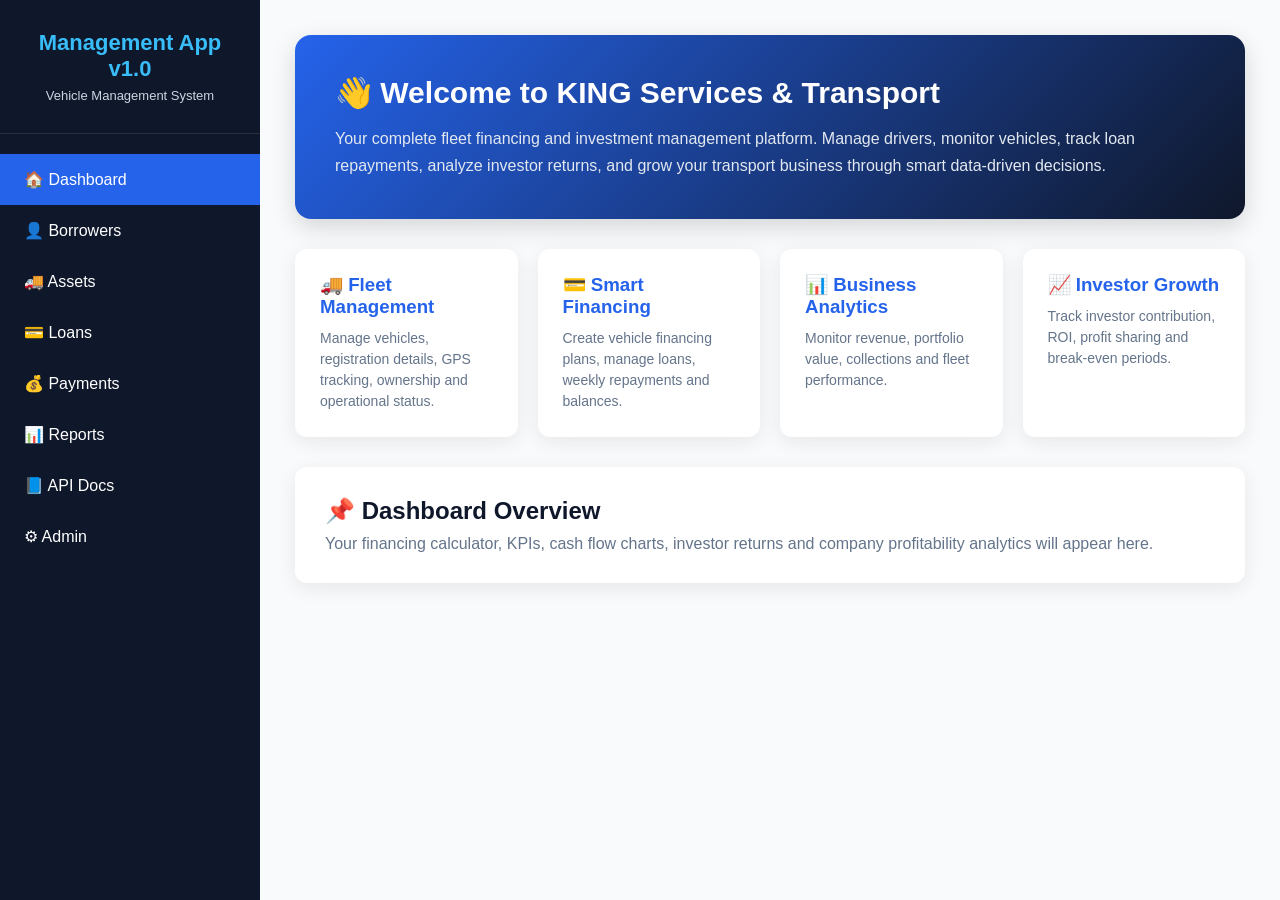
==== index.html @ a47463b1 "Rename inedx.html to index.html" ====
<!DOCTYPE html>
<html lang="en">
<head>

<meta charset="UTF-8">
<meta name="viewport" content="width=device-width, initial-scale=1.0">

<title>KING Services & Transport | Fleet Financing Dashboard</title>


<style>

*{
    margin:0;
    padding:0;
    box-sizing:border-box;
    font-family:Segoe UI, Arial, sans-serif;
}


body{
    background:#f4f6f9;
}


.container{

    display:flex;
    height:100vh;

}



/* Sidebar */


.sidebar{

    width:260px;
    background:#0f172a;
    color:#fff;
    display:flex;
    flex-direction:column;

}



/* Logo */


.logo{

    padding:30px 20px;
    text-align:center;
    border-bottom:
    1px solid rgba(255,255,255,0.1);

}


.logo h1{

    font-size:22px;
    color:#38bdf8;

}


.logo h3{

    color:#38bdf8;
    font-size:22px;

}


.logo p{

    font-size:13px;
    color:#cbd5e1;
    margin-top:6px;

}




/* Navigation */


.menu{

    margin-top:20px;

}


.menu a{

    display:block;
    padding:16px 24px;
    color:white;
    text-decoration:none;
    font-size:16px;
    transition:.3s;

}


.menu a:hover{

    background:#1e293b;

}


.menu a.active{

    background:#2563eb;

}







/* Main Content */


.content{

    flex:1;
    background:#f8fafc;
    padding:35px;
    overflow:auto;

}





/* Welcome Banner */


.welcome-banner{


    background:
    linear-gradient(
        135deg,
        #2563eb,
        #0f172a
    );


    color:white;

    padding:40px;

    border-radius:16px;

    box-shadow:
    0 8px 25px
    rgba(0,0,0,.15);

    margin-bottom:30px;

}





.welcome-banner h2{

    font-size:30px;
    margin-bottom:15px;

}



.welcome-banner p{

    font-size:16px;

    line-height:1.7;

    color:#e2e8f0;

    max-width:900px;

}






/* Feature Cards */


.features{

    display:grid;

    grid-template-columns:
    repeat(4,1fr);

    gap:20px;

}



.feature-card{


    background:white;

    padding:25px;

    border-radius:12px;

    box-shadow:
    0 5px 20px
    rgba(0,0,0,.08);

}



.feature-card h3{

    color:#2563eb;

    margin-bottom:10px;

}


.feature-card p{

    color:#64748b;

    font-size:14px;

    line-height:1.5;

}







/* Dashboard Placeholder */


.dashboard-box{


    background:white;

    margin-top:30px;

    padding:30px;

    border-radius:12px;

    box-shadow:
    0 5px 20px
    rgba(0,0,0,.08);


}



.dashboard-box h2{

    color:#0f172a;

}


.dashboard-box p{

    color:#64748b;

    margin-top:10px;

}





@media(max-width:1000px){


.features{

grid-template-columns:1fr;

}


}

</style>


</head>



<body>



<div class="container">



<!-- ================= LEFT SIDEBAR ================= -->


<aside class="sidebar">


<div class="logo">

<h3>Management App v1.0</h3>

<p>
Vehicle Management System
</p>

</div>




<nav class="menu">


<a href="dashboard.html" class="active">

🏠 Dashboard

</a>



<a href="borrowers.html">

👤 Borrowers

</a>



<a href="assets.html">

🚚 Assets

</a>


<a href="loans.html">

💳 Loans

</a>



<a href="payments.html">

💰 Payments

</a>



<a href="reports.html">

📊 Reports

</a>



<a href="api-docs.html">

📘 API Docs

</a>



<a href="admin.html">

⚙ Admin

</a>



</nav>


</aside>









<!-- ================= RIGHT DASHBOARD ================= -->


<main class="content">





<section class="welcome-banner">


<h2>

👋 Welcome to KING Services & Transport

</h2>


<p>

Your complete fleet financing and investment management platform.
Manage drivers, monitor vehicles, track loan repayments,
analyze investor returns, and grow your transport business
through smart data-driven decisions.

</p>


</section>








<section class="features">



<div class="feature-card">

<h3>
🚚 Fleet Management
</h3>


<p>

Manage vehicles, registration details,
GPS tracking, ownership and operational status.

</p>

</div>






<div class="feature-card">

<h3>
💳 Smart Financing
</h3>


<p>

Create vehicle financing plans,
manage loans, weekly repayments and balances.

</p>

</div>






<div class="feature-card">

<h3>
📊 Business Analytics
</h3>


<p>

Monitor revenue, portfolio value,
collections and fleet performance.

</p>

</div>






<div class="feature-card">

<h3>
📈 Investor Growth
</h3>


<p>

Track investor contribution,
ROI, profit sharing and break-even periods.

</p>

</div>




</section>








<section class="dashboard-box">


<h2>

📌 Dashboard Overview

</h2>


<p>

Your financing calculator, KPIs, cash flow charts,
investor returns and company profitability analytics
will appear here.

</p>



</section>






</main>






</div>


</body>


</html>
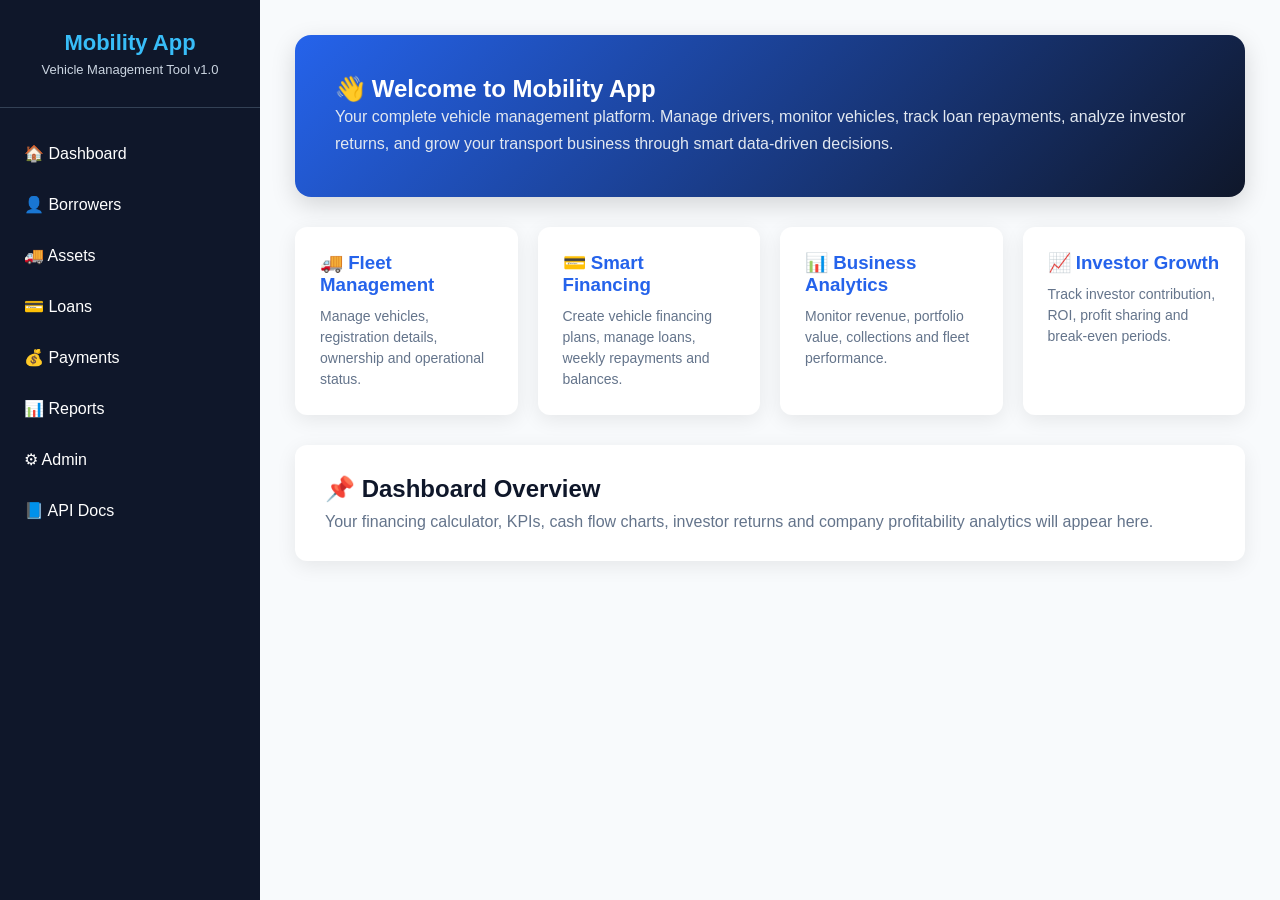
==== commit cfc1ce06: "Update index.html" ====
--- a/index.html
+++ b/index.html
@@ -5,7 +5,7 @@
 <meta charset="UTF-8">
 <meta name="viewport" content="width=device-width, initial-scale=1.0">
 
-<title>KING Services & Transport | Fleet Financing Dashboard</title>
+<title> Home | Vehicle Management Tool v1.0</title>
 
 
 <style>
@@ -48,40 +48,55 @@
 
 
 /* Logo */
-
+/* ================= LOGO ================= */
 
 .logo{
-
-    padding:30px 20px;
     text-align:center;
-    border-bottom:
-    1px solid rgba(255,255,255,0.1);
-
-}
-
-
-.logo h1{
-
-    font-size:22px;
-    color:#38bdf8;
-
-}
-
-
-.logo h3{
-
+    padding:30px 15px;
+    border-bottom:1px solid #334155;
+}
+
+/* Make the whole logo clickable */
+
+.logo-link{
+    display:block;
+    text-decoration:none;
+    color:inherit;
+    cursor:pointer;
+}
+
+.logo-link:link,
+.logo-link:visited,
+.logo-link:hover,
+.logo-link:active{
+    text-decoration:none;
+    color:inherit;
+}
+
+/* Title */
+
+.logo-link h3{
+    margin:0;
     color:#38bdf8;
     font-size:22px;
-
-}
-
-
-.logo p{
-
+    font-weight:700;
+    text-decoration:none;
+    transition:color .3s ease;
+}
+
+/* Subtitle */
+
+.logo-link p{
+    margin-top:6px;
+    color:#cbd5e1;
     font-size:13px;
-    color:#cbd5e1;
-    margin-top:6px;
-
+    text-decoration:none;
+}
+
+/* Hover effect */
+
+.logo-link:hover h3{
+    color:#60a5fa;
 }
 
 
@@ -334,121 +349,106 @@
 
 <aside class="sidebar">
 
-
 <div class="logo">
-
-<h3>Management App v1.0</h3>
+    <a href="index.html" class="logo-link">
+        <h3>Mobility App</h3>
+        <p>Vehicle Management Tool v1.0</p>
+    </a>
+</div>
+
+
+<nav class="menu">
+
+
+<!-- <a href="dashboard.html" class="active"> -->
+<a href="dashboard.html">
+
+🏠 Dashboard
+
+</a>
+
+
+
+<a href="borrowers.html">
+
+👤 Borrowers
+
+</a>
+
+
+
+<a href="assets.html">
+
+🚚 Assets
+
+</a>
+
+
+<a href="loans.html">
+
+💳 Loans
+
+</a>
+
+
+
+<a href="payments.html">
+
+💰 Payments
+
+</a>
+
+
+
+<a href="reports.html">
+
+📊 Reports
+
+</a>
+
+
+
+
+<a href="admin.html">
+
+⚙ Admin
+
+</a>
+
+
+<a href="api-docs.html">
+
+📘 API Docs
+
+</a>
+
+</nav>
+
+
+</aside>
+
+<!-- ================= RIGHT DASHBOARD ================= -->
+
+
+<main class="content">
+
+
+
+
+
+<section class="welcome-banner">
+
+
+<h1>
+
+👋 Welcome to Mobility App
+
+</h1>
+
 
 <p>
-Vehicle Management System
-</p>
-
-</div>
-
-
-
-
-<nav class="menu">
-
-
-<a href="dashboard.html" class="active">
-
-🏠 Dashboard
-
-</a>
-
-
-
-<a href="borrowers.html">
-
-👤 Borrowers
-
-</a>
-
-
-
-<a href="assets.html">
-
-🚚 Assets
-
-</a>
-
-
-<a href="loans.html">
-
-💳 Loans
-
-</a>
-
-
-
-<a href="payments.html">
-
-💰 Payments
-
-</a>
-
-
-
-<a href="reports.html">
-
-📊 Reports
-
-</a>
-
-
-
-<a href="api-docs.html">
-
-📘 API Docs
-
-</a>
-
-
-
-<a href="admin.html">
-
-⚙ Admin
-
-</a>
-
-
-
-</nav>
-
-
-</aside>
-
-
-
-
-
-
-
-
-
-<!-- ================= RIGHT DASHBOARD ================= -->
-
-
-<main class="content">
-
-
-
-
-
-<section class="welcome-banner">
-
-
-<h2>
-
-👋 Welcome to KING Services & Transport
-
-</h2>
-
-
-<p>
-
-Your complete fleet financing and investment management platform.
+
+Your complete vehicle management platform.
 Manage drivers, monitor vehicles, track loan repayments,
 analyze investor returns, and grow your transport business
 through smart data-driven decisions.
@@ -479,7 +479,7 @@
 <p>
 
 Manage vehicles, registration details,
-GPS tracking, ownership and operational status.
+ownership and operational status.
 
 </p>
 
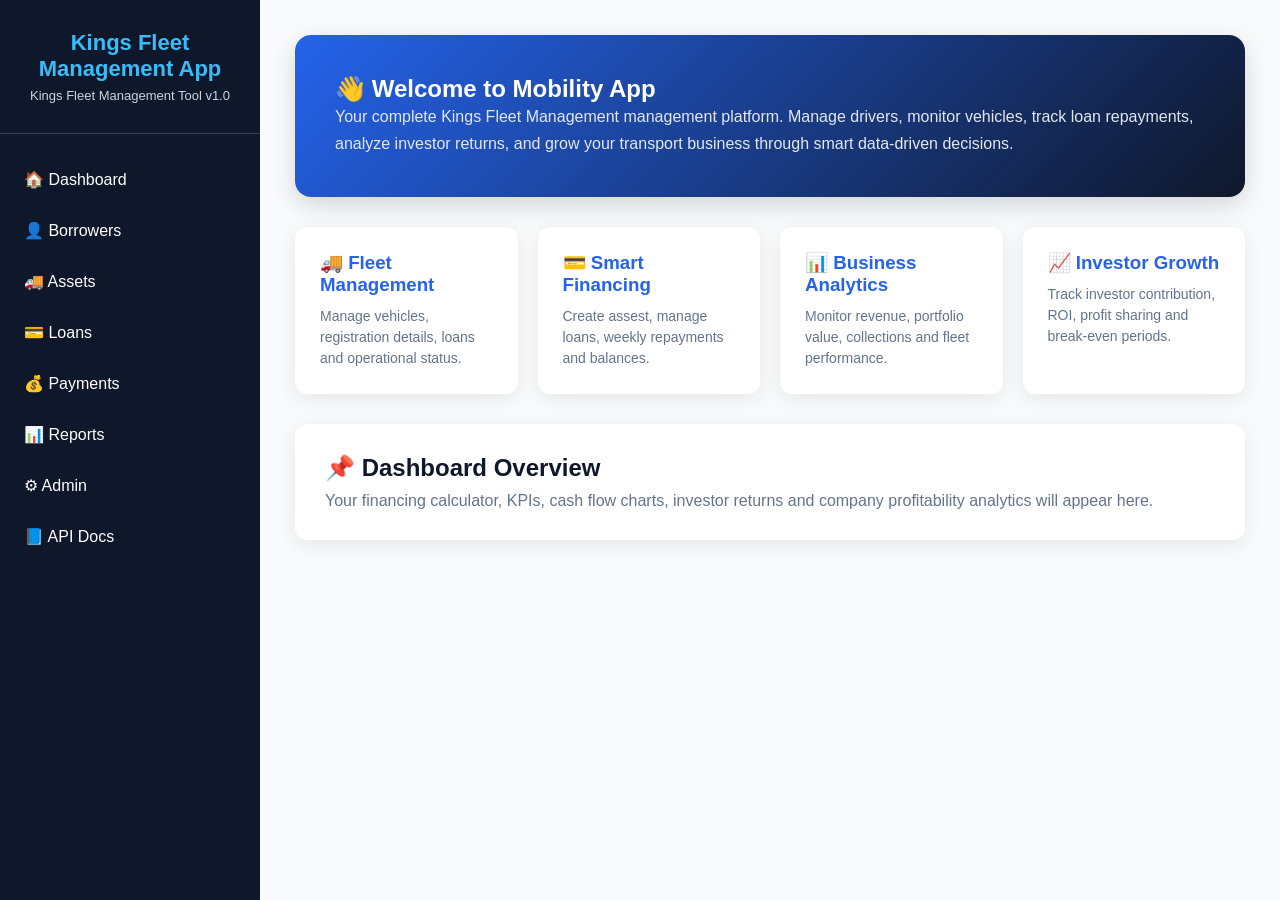
==== commit 7ad72587: "Update index.html" ====
--- a/index.html
+++ b/index.html
@@ -5,7 +5,7 @@
 <meta charset="UTF-8">
 <meta name="viewport" content="width=device-width, initial-scale=1.0">
 
-<title> Home | Vehicle Management Tool v1.0</title>
+<title> Home | Kings Fleet Management Tool v1.0</title>
 
 
 <style>
@@ -270,7 +270,160 @@
 }
 
 
-
+/* =============================
+   RESPONSIVE DESIGN
+============================= */
+
+/* Tablets */
+
+@media (max-width: 992px){
+
+    .sidebar{
+        width:220px;
+    }
+
+    .content{
+        padding:20px;
+    }
+
+    .features{
+        grid-template-columns:repeat(2,1fr);
+    }
+
+    .cards{
+        grid-template-columns:repeat(2,1fr);
+    }
+
+}
+
+
+/* Phones */
+
+@media (max-width:768px){
+
+    .container{
+        flex-direction:column;
+    }
+
+    .sidebar{
+
+        width:100%;
+        height:auto;
+
+    }
+
+    .logo{
+
+        padding:20px;
+
+    }
+
+    .logo-link h3{
+
+        font-size:20px;
+
+    }
+
+    .logo-link p{
+
+        font-size:12px;
+
+    }
+
+    .menu{
+
+        display:flex;
+        flex-wrap:wrap;
+        justify-content:center;
+        margin:0;
+    }
+
+    .menu a{
+
+        flex:1 1 45%;
+        text-align:center;
+        padding:15px;
+        font-size:15px;
+
+    }
+
+    .content{
+
+        padding:15px;
+
+    }
+
+    .welcome-banner{
+
+        padding:25px;
+
+    }
+
+    .welcome-banner h2{
+
+        font-size:22px;
+
+    }
+
+    .welcome-banner p{
+
+        font-size:14px;
+
+    }
+
+    .features{
+
+        grid-template-columns:1fr;
+
+    }
+
+    .cards{
+
+        grid-template-columns:1fr;
+
+    }
+
+    .grid{
+
+        grid-template-columns:1fr;
+
+    }
+
+}
+
+
+/* Small Phones */
+
+@media (max-width:480px){
+
+    .menu{
+
+        display:block;
+
+    }
+
+    .menu a{
+
+        width:100%;
+        text-align:left;
+        padding:15px 20px;
+        font-size:14px;
+
+    }
+
+    .logo-link h3{
+
+        font-size:18px;
+
+    }
+
+    .welcome-banner h2{
+
+        font-size:20px;
+
+    }
+
+}
 
 
 
@@ -351,8 +504,8 @@
 
 <div class="logo">
     <a href="index.html" class="logo-link">
-        <h3>Mobility App</h3>
-        <p>Vehicle Management Tool v1.0</p>
+        <h3>Kings Fleet Management App</h3>
+        <p>Kings Fleet Management Tool v1.0</p>
     </a>
 </div>
 
@@ -448,7 +601,7 @@
 
 <p>
 
-Your complete vehicle management platform.
+Your complete Kings Fleet Management management platform.
 Manage drivers, monitor vehicles, track loan repayments,
 analyze investor returns, and grow your transport business
 through smart data-driven decisions.
@@ -479,7 +632,7 @@
 <p>
 
 Manage vehicles, registration details,
-ownership and operational status.
+loans and operational status.
 
 </p>
 
@@ -499,8 +652,7 @@
 
 <p>
 
-Create vehicle financing plans,
-manage loans, weekly repayments and balances.
+Create assest, manage loans, weekly repayments and balances.
 
 </p>
 
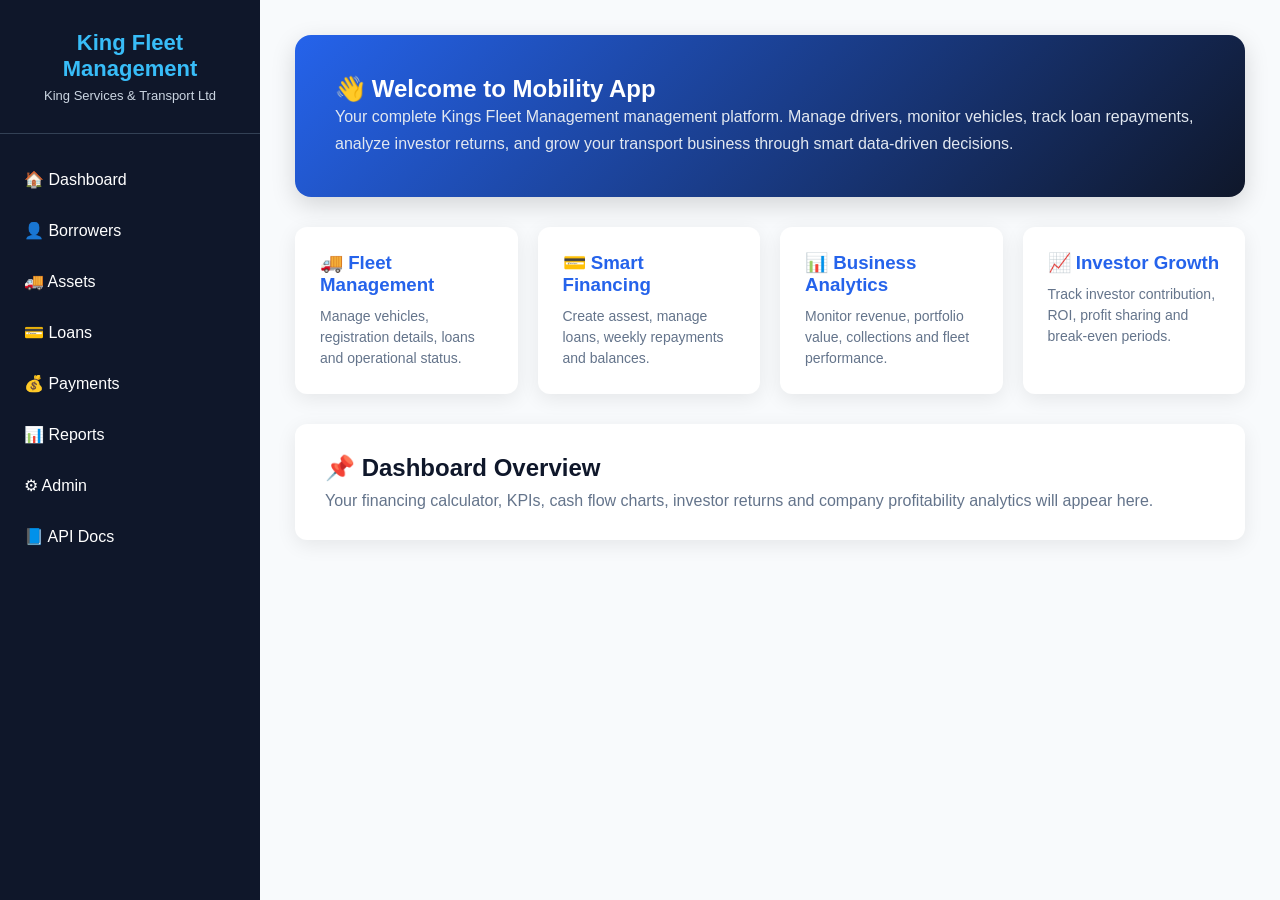
==== commit 1c0799dd: "Update index.html" ====
--- a/index.html
+++ b/index.html
@@ -5,7 +5,7 @@
 <meta charset="UTF-8">
 <meta name="viewport" content="width=device-width, initial-scale=1.0">
 
-<title> Home | Kings Fleet Management Tool v1.0</title>
+<title> Home | King Fleet Management</title>
 
 
 <style>
@@ -504,8 +504,8 @@
 
 <div class="logo">
     <a href="index.html" class="logo-link">
-        <h3>Kings Fleet Management App</h3>
-        <p>Kings Fleet Management Tool v1.0</p>
+        <h3>King Fleet Management</h3>
+        <p>King Services & Transport Ltd</p>
     </a>
 </div>
 
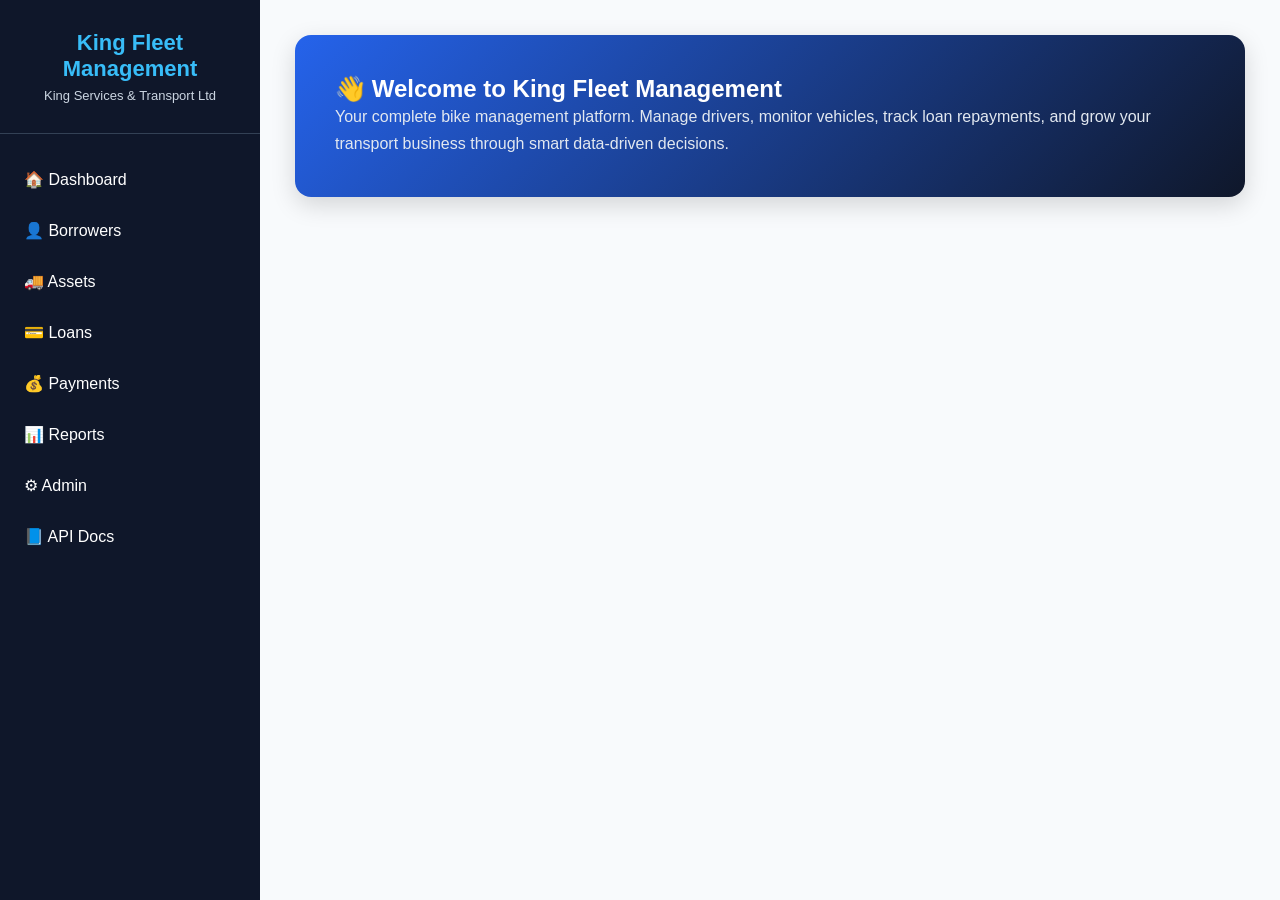
==== commit fa8170b3: "Update index.html" ====
--- a/index.html
+++ b/index.html
@@ -594,16 +594,15 @@
 
 <h1>
 
-👋 Welcome to Mobility App
+👋 Welcome to King Fleet Management
 
 </h1>
 
 
 <p>
 
-Your complete Kings Fleet Management management platform.
-Manage drivers, monitor vehicles, track loan repayments,
-analyze investor returns, and grow your transport business
+Your complete bike management platform.
+Manage drivers, monitor vehicles, track loan repayments, and grow your transport business
 through smart data-driven decisions.
 
 </p>
@@ -613,7 +612,7 @@
 
 
 
-
+<!-- 
 
 
 
@@ -732,7 +731,7 @@
 
 
 
-</section>
+</section> -->
 
 
 
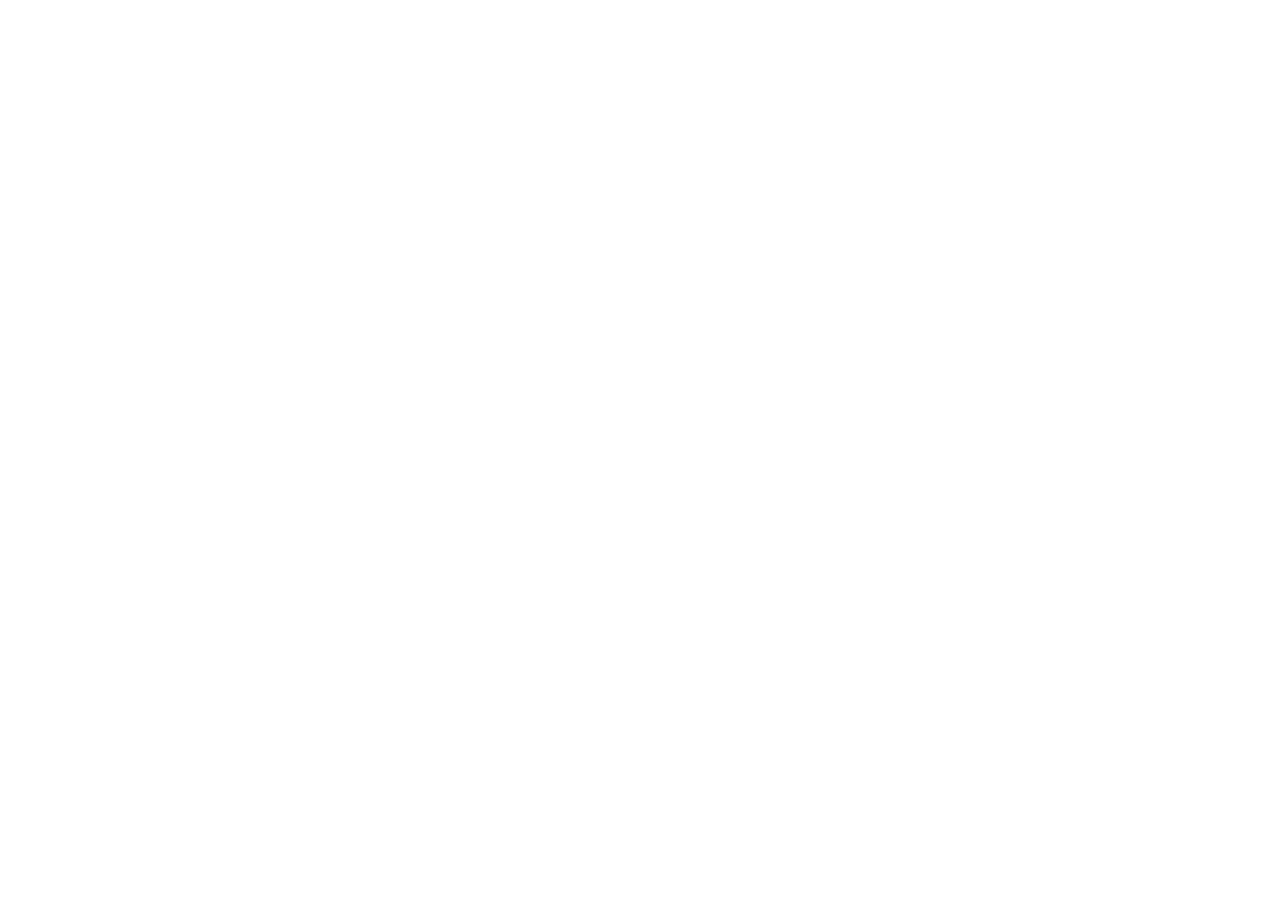
==== commit dc42b001: "Update index.html" ====
--- a/index.html
+++ b/index.html
@@ -491,6 +491,35 @@
 
 <body>
 
+<script>
+(function () {
+
+    const USERNAME = "admin";
+    const PASSWORD = "admin";
+
+    const username = prompt("Username:");
+
+    if (username === null) {
+        window.location.replace("about:blank");
+        return;
+    }
+
+    const password = prompt("Password:");
+
+    if (password === null) {
+        window.location.replace("about:blank");
+        return;
+    }
+
+    if (username !== USERNAME || password !== PASSWORD) {
+        alert("Invalid username or password.");
+        window.location.reload();
+        return;
+    }
+
+})();
+</script>
+
 
 
 <div class="container">
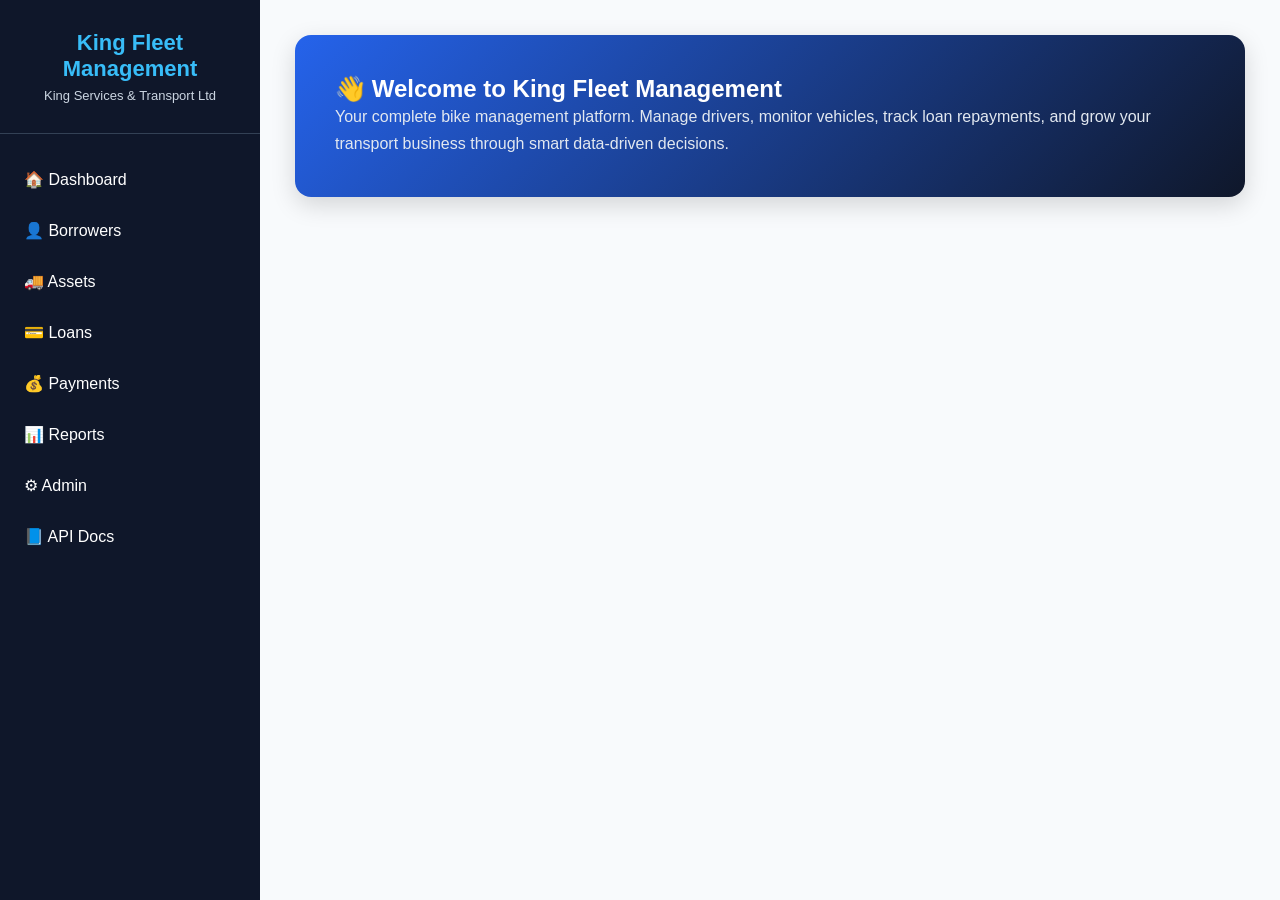
==== commit c16fe19c: "Update index.html" ====
--- a/index.html
+++ b/index.html
@@ -491,7 +491,7 @@
 
 <body>
 
-<script>
+<!-- <script>
 (function () {
 
     const USERNAME = "admin";
@@ -518,7 +518,7 @@
     }
 
 })();
-</script>
+</script> -->
 
 
 
